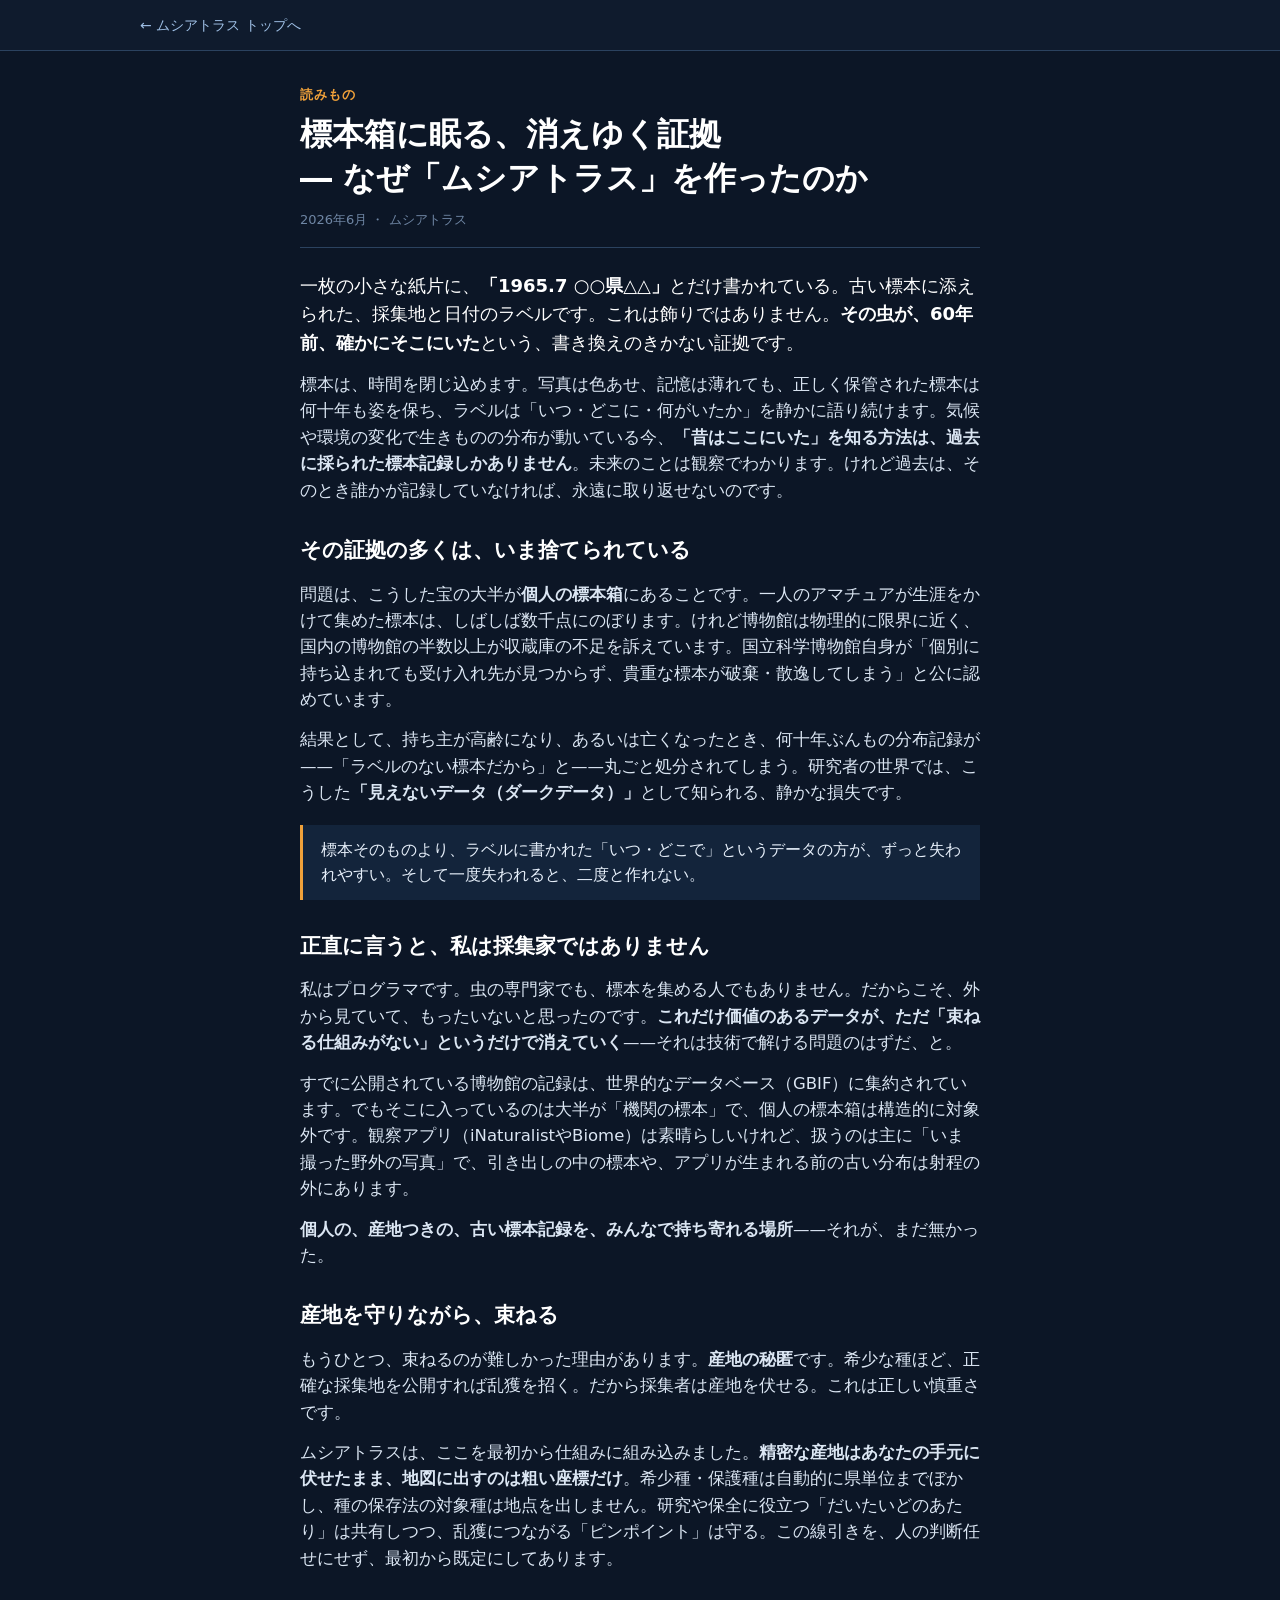
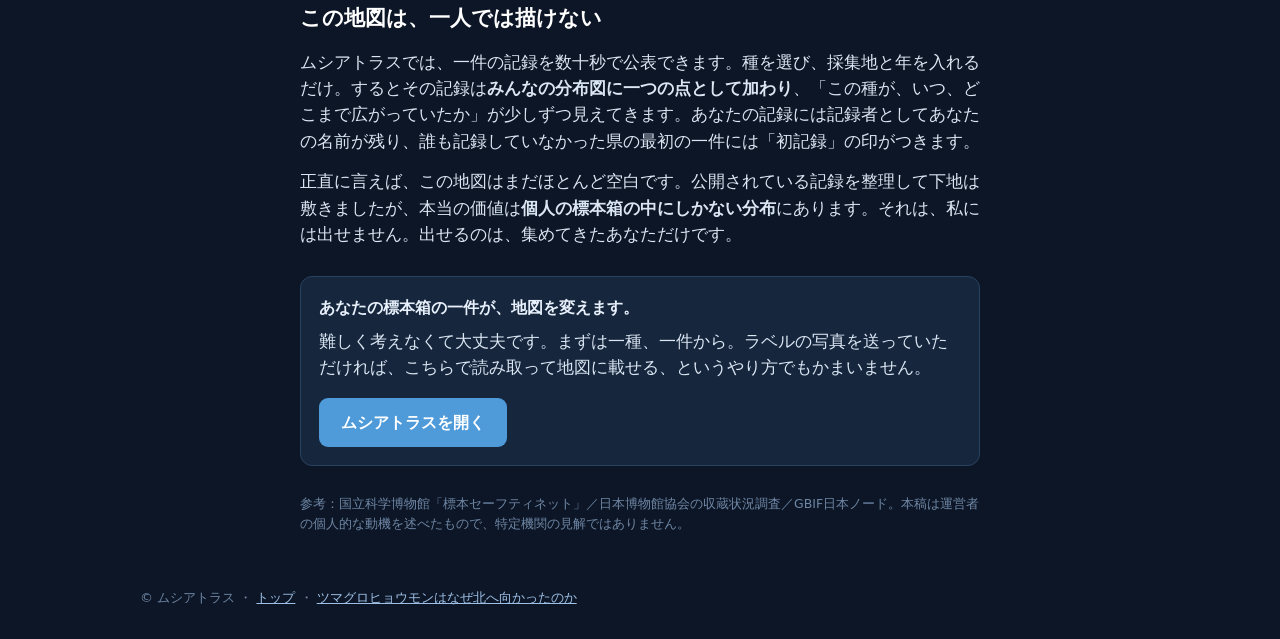
==== yomimono-dark-data.html @ a75fe71e "GBIF出現データのベースライン化＋読みもの2本＋種検索・記録者ランキング調整" ====
<!doctype html>
<html lang="ja">
<head>
<meta charset="utf-8">
<meta name="viewport" content="width=device-width, initial-scale=1">
<title>標本箱に眠る、消えゆく証拠 ― なぜムシアトラスを作ったのか｜ムシアトラス</title>
<meta name="description" content="個人の標本箱には、その虫が『昔そこにいた』動かぬ証拠が眠っている。でも博物館は満杯で、持ち主が亡くなると多くは捨てられる。消えていく分布データを、産地を守りながら集合知にしたい——プログラマがムシアトラスを作った理由。">
<meta name="robots" content="index,follow">
<link rel="canonical" href="https://sato12307.github.io/mushi-atlas/yomimono-dark-data.html">
<meta property="og:type" content="article">
<meta property="og:locale" content="ja_JP">
<meta property="og:site_name" content="ムシアトラス">
<meta property="og:title" content="標本箱に眠る、消えゆく証拠 ― なぜムシアトラスを作ったのか">
<meta property="og:description" content="個人の標本箱に眠る『昔そこにいた』証拠を、産地を守りながら集合知にしたい。プログラマがこのサイトを作った理由。">
<meta property="og:url" content="https://sato12307.github.io/mushi-atlas/yomimono-dark-data.html">
<meta property="og:image" content="https://sato12307.github.io/mushi-atlas/og.png">
<meta name="twitter:card" content="summary_large_image">
<meta name="twitter:image" content="https://sato12307.github.io/mushi-atlas/og.png">
<link rel="stylesheet" href="style.css">
</head>
<body>
<div class="topbar"><div class="wrap"><a href="./">← ムシアトラス トップへ</a></div></div>

<article class="article">
  <div class="kicker">読みもの</div>
  <h1>標本箱に眠る、消えゆく証拠<br>― なぜ「ムシアトラス」を作ったのか</h1>
  <div class="meta">2026年6月 ・ ムシアトラス</div>

  <p class="lead">一枚の小さな紙片に、<b>「1965.7 ○○県△△」</b>とだけ書かれている。古い標本に添えられた、採集地と日付のラベルです。これは飾りではありません。<b>その虫が、60年前、確かにそこにいた</b>という、書き換えのきかない証拠です。</p>

  <p>標本は、時間を閉じ込めます。写真は色あせ、記憶は薄れても、正しく保管された標本は何十年も姿を保ち、ラベルは「いつ・どこに・何がいたか」を静かに語り続けます。気候や環境の変化で生きものの分布が動いている今、<b>「昔はここにいた」を知る方法は、過去に採られた標本記録しかありません</b>。未来のことは観察でわかります。けれど過去は、そのとき誰かが記録していなければ、永遠に取り返せないのです。</p>

  <h2>その証拠の多くは、いま捨てられている</h2>

  <p>問題は、こうした宝の大半が<b>個人の標本箱</b>にあることです。一人のアマチュアが生涯をかけて集めた標本は、しばしば数千点にのぼります。けれど博物館は物理的に限界に近く、国内の博物館の半数以上が収蔵庫の不足を訴えています。国立科学博物館自身が「個別に持ち込まれても受け入れ先が見つからず、貴重な標本が破棄・散逸してしまう」と公に認めています。</p>

  <p>結果として、持ち主が高齢になり、あるいは亡くなったとき、何十年ぶんもの分布記録が——「ラベルのない標本だから」と——丸ごと処分されてしまう。研究者の世界では、こうした<b>「見えないデータ（ダークデータ）」</b>として知られる、静かな損失です。</p>

  <blockquote>標本そのものより、ラベルに書かれた「いつ・どこで」というデータの方が、ずっと失われやすい。そして一度失われると、二度と作れない。</blockquote>

  <h2>正直に言うと、私は採集家ではありません</h2>

  <p>私はプログラマです。虫の専門家でも、標本を集める人でもありません。だからこそ、外から見ていて、もったいないと思ったのです。<b>これだけ価値のあるデータが、ただ「束ねる仕組みがない」というだけで消えていく</b>——それは技術で解ける問題のはずだ、と。</p>

  <p>すでに公開されている博物館の記録は、世界的なデータベース（GBIF）に集約されています。でもそこに入っているのは大半が「機関の標本」で、個人の標本箱は構造的に対象外です。観察アプリ（iNaturalistやBiome）は素晴らしいけれど、扱うのは主に「いま撮った野外の写真」で、引き出しの中の標本や、アプリが生まれる前の古い分布は射程の外にあります。</p>

  <p><b>個人の、産地つきの、古い標本記録を、みんなで持ち寄れる場所</b>——それが、まだ無かった。</p>

  <h2>産地を守りながら、束ねる</h2>

  <p>もうひとつ、束ねるのが難しかった理由があります。<b>産地の秘匿</b>です。希少な種ほど、正確な採集地を公開すれば乱獲を招く。だから採集者は産地を伏せる。これは正しい慎重さです。</p>

  <p>ムシアトラスは、ここを最初から仕組みに組み込みました。<b>精密な産地はあなたの手元に伏せたまま、地図に出すのは粗い座標だけ</b>。希少種・保護種は自動的に県単位までぼかし、種の保存法の対象種は地点を出しません。研究や保全に役立つ「だいたいどのあたり」は共有しつつ、乱獲につながる「ピンポイント」は守る。この線引きを、人の判断任せにせず、最初から既定にしてあります。</p>

  <h2>この地図は、一人では描けない</h2>

  <p>ムシアトラスでは、一件の記録を数十秒で公表できます。種を選び、採集地と年を入れるだけ。するとその記録は<b>みんなの分布図に一つの点として加わり</b>、「この種が、いつ、どこまで広がっていたか」が少しずつ見えてきます。あなたの記録には記録者としてあなたの名前が残り、誰も記録していなかった県の最初の一件には「初記録」の印がつきます。</p>

  <p>正直に言えば、この地図はまだほとんど空白です。公開されている記録を整理して下地は敷きましたが、本当の価値は<b>個人の標本箱の中にしかない分布</b>にあります。それは、私には出せません。出せるのは、集めてきたあなただけです。</p>

  <div class="cta">
    <b>あなたの標本箱の一件が、地図を変えます。</b>
    <p class="muted" style="margin:8px 0">難しく考えなくて大丈夫です。まずは一種、一件から。ラベルの写真を送っていただければ、こちらで読み取って地図に載せる、というやり方でもかまいません。</p>
    <a class="btn" href="./">ムシアトラスを開く</a>
  </div>

  <p class="src">参考：国立科学博物館「標本セーフティネット」／日本博物館協会の収蔵状況調査／GBIF日本ノード。本稿は運営者の個人的な動機を述べたもので、特定機関の見解ではありません。</p>
</article>

<footer><div class="wrap">© ムシアトラス ・ <a href="./">トップ</a> ・ <a href="yomimono-tsumaguro.html">ツマグロヒョウモンはなぜ北へ向かったのか</a></div></footer>
</body>
</html>
---- style.css ----
:root{--bg:#0c1626;--bg2:#0f1b2d;--panel:#16263d;--line:#2b425f;--ink:#e7f0fb;--mut:#9fc0e6;--accent:#4f9bd9;--red:#e23c3c;--shift:#f0a13a;--green:#7cc36b}
*{box-sizing:border-box}
html{scroll-behavior:smooth}
body{margin:0;font-family:"Segoe UI","Yu Gothic UI","Meiryo",system-ui,sans-serif;background:var(--bg);color:var(--ink);line-height:1.6}
a{color:var(--mut)}
.wrap{max-width:1040px;margin:0 auto;padding:0 20px}

/* hero */
.hero{background:radial-gradient(1200px 400px at 70% -10%,#1d3a5f 0%,var(--bg2) 60%);border-bottom:1px solid var(--line);padding:60px 0 48px}
.hero h1{font-size:44px;margin:0 0 6px;color:#fff;letter-spacing:.02em}
.hero .tag{color:var(--shift);font-weight:700;letter-spacing:.08em}
.hero p.lead{font-size:19px;color:var(--ink);max-width:680px}
.hero .sub{color:var(--mut);max-width:680px}
.cta-row{margin-top:22px;display:flex;gap:12px;flex-wrap:wrap}
.btn{display:inline-block;background:var(--accent);color:#fff;padding:12px 22px;border-radius:9px;border:0;font-size:16px;cursor:pointer;text-decoration:none;font-weight:600}
.btn:hover{background:#5fb0f0}
.btn.ghost{background:transparent;border:1px solid var(--line);color:var(--ink)}

section{padding:44px 0;border-bottom:1px solid var(--line)}
h2{font-size:27px;color:#fff;margin:0 0 6px}
h2 .small{font-size:15px;color:var(--mut);font-weight:400}
.muted{color:var(--mut)}
.gaku{font-style:italic;color:var(--mut)}

/* problem cards */
.cols3{display:grid;grid-template-columns:repeat(3,1fr);gap:14px;margin-top:18px}
@media(max-width:760px){.cols3{grid-template-columns:1fr}}
.pcard{background:var(--panel);border:1px solid var(--line);border-radius:12px;padding:16px}
.pcard b{color:#fff}
.pcard .em{color:var(--shift)}

/* demo */
.tabs{margin:6px 0 16px}
.tabs button{background:transparent;border:1px solid var(--line);color:var(--mut);padding:7px 18px;border-radius:20px;margin-right:8px;cursor:pointer;font-size:15px}
.tabs button.on{background:var(--accent);color:#fff;border-color:var(--accent)}
.demo{display:grid;grid-template-columns:300px 1fr;gap:18px}
@media(max-width:860px){.demo{grid-template-columns:1fr}}
.splist{max-height:520px;overflow:auto;border:1px solid var(--line);border-radius:12px;padding:8px;background:var(--bg2)}
.sp{padding:9px 11px;border-radius:9px;cursor:pointer;border:1px solid transparent}
.sp:hover{background:#13243b}
.sp.on{background:#1d3a5a;border-color:var(--accent)}
.sp .n{color:#fff;font-weight:600}
.sp .g{font-size:12px;color:var(--mut);font-style:italic}
.tag{font-size:10px;padding:1px 7px;border-radius:9px;margin-left:6px}
.tag.shift{background:var(--shift);color:#1a1300}
.tag.red{background:#b13;color:#fff}
.tag.prot{background:#7a1020;color:#fff}
.mapwrap{background:#fff;border:1px solid var(--line);border-radius:12px;padding:8px;text-align:center}
canvas#map{width:100%;max-width:520px;height:auto}
.panel{background:var(--panel);border:1px solid var(--line);border-radius:12px;padding:14px;margin-top:14px}
.frontier{color:var(--shift);font-weight:600}
.gap{color:var(--mut);font-size:14px}
.reclist{max-height:200px;overflow:auto;font-size:13px;margin-top:8px}
.reclist div{padding:3px 0;border-bottom:1px solid var(--line)}
.badge{display:inline-block;background:#1d3a5a;border:1px solid var(--line);color:var(--mut);font-size:11px;padding:1px 7px;border-radius:8px;margin:1px}
.badge.first{background:var(--red);color:#fff;border-color:var(--red)}
.badge.shift{background:var(--shift);color:#1a1300;border-color:var(--shift)}

/* form */
.form label{display:block;margin:10px 0;font-size:14px;color:var(--mut)}
.form input,.form select{display:block;width:100%;margin-top:4px;padding:8px;background:#0c1626;border:1px solid var(--line);border-radius:7px;color:var(--ink)}
.form .row{display:flex;gap:10px}
.form small{color:#7e98b8}
#cardout{margin-top:14px;text-align:center}
#cardout canvas{width:100%;max-width:640px;border:1px solid var(--line);border-radius:10px}

/* leaderboard */
table{width:100%;border-collapse:collapse;font-size:14px}
th,td{border-bottom:1px solid var(--line);padding:7px 8px;text-align:left}
.hi{color:var(--red);font-weight:700}
footer{padding:30px 0;color:#6f86a4;font-size:13px}
.note{background:#13243b;border:1px solid var(--line);border-radius:10px;padding:12px;color:var(--mut);font-size:13px}

/* ---- 読みもの（記事ページ）---- */
.topbar{background:var(--bg2);border-bottom:1px solid var(--line);padding:12px 0}
.topbar a{color:var(--mut);text-decoration:none;font-size:14px}
.topbar a:hover{color:#fff}
.article{max-width:720px;margin:0 auto;padding:34px 20px 10px}
.article .kicker{color:var(--shift);font-weight:700;letter-spacing:.08em;font-size:13px}
.article h1{font-size:32px;line-height:1.35;color:#fff;margin:8px 0 10px}
.article .meta{color:#6f86a4;font-size:13px;margin-bottom:24px;border-bottom:1px solid var(--line);padding-bottom:16px}
.article h2{font-size:21px;color:#fff;margin:30px 0 8px;border:0}
.article p{font-size:16.5px;color:#dbe6f3;margin:14px 0}
.article blockquote{margin:18px 0;padding:12px 18px;border-left:3px solid var(--shift);background:#13243b;color:#e7f0fb}
.article .lead{font-size:18px;color:#fff}
.article .cta{background:var(--panel);border:1px solid var(--line);border-radius:12px;padding:18px;margin:28px 0}
.article .cta a.btn{margin-top:8px}
.article .src{color:#6f86a4;font-size:12.5px;margin-top:8px}
.yomi{display:grid;grid-template-columns:1fr 1fr;gap:14px;margin-top:16px}
@media(max-width:680px){.yomi{grid-template-columns:1fr}}
.ycard{display:block;background:var(--panel);border:1px solid var(--line);border-radius:12px;padding:16px;text-decoration:none;color:var(--ink)}
.ycard:hover{border-color:var(--accent)}
.ycard .k{color:var(--shift);font-size:12px;font-weight:700}
.ycard h3{margin:6px 0;color:#fff;font-size:17px}
.ycard p{color:var(--mut);font-size:13.5px;margin:0}

.spsearch{width:100%;padding:9px 11px;margin-bottom:8px;background:#0c1626;border:1px solid var(--line);border-radius:9px;color:var(--ink);font-size:14px}
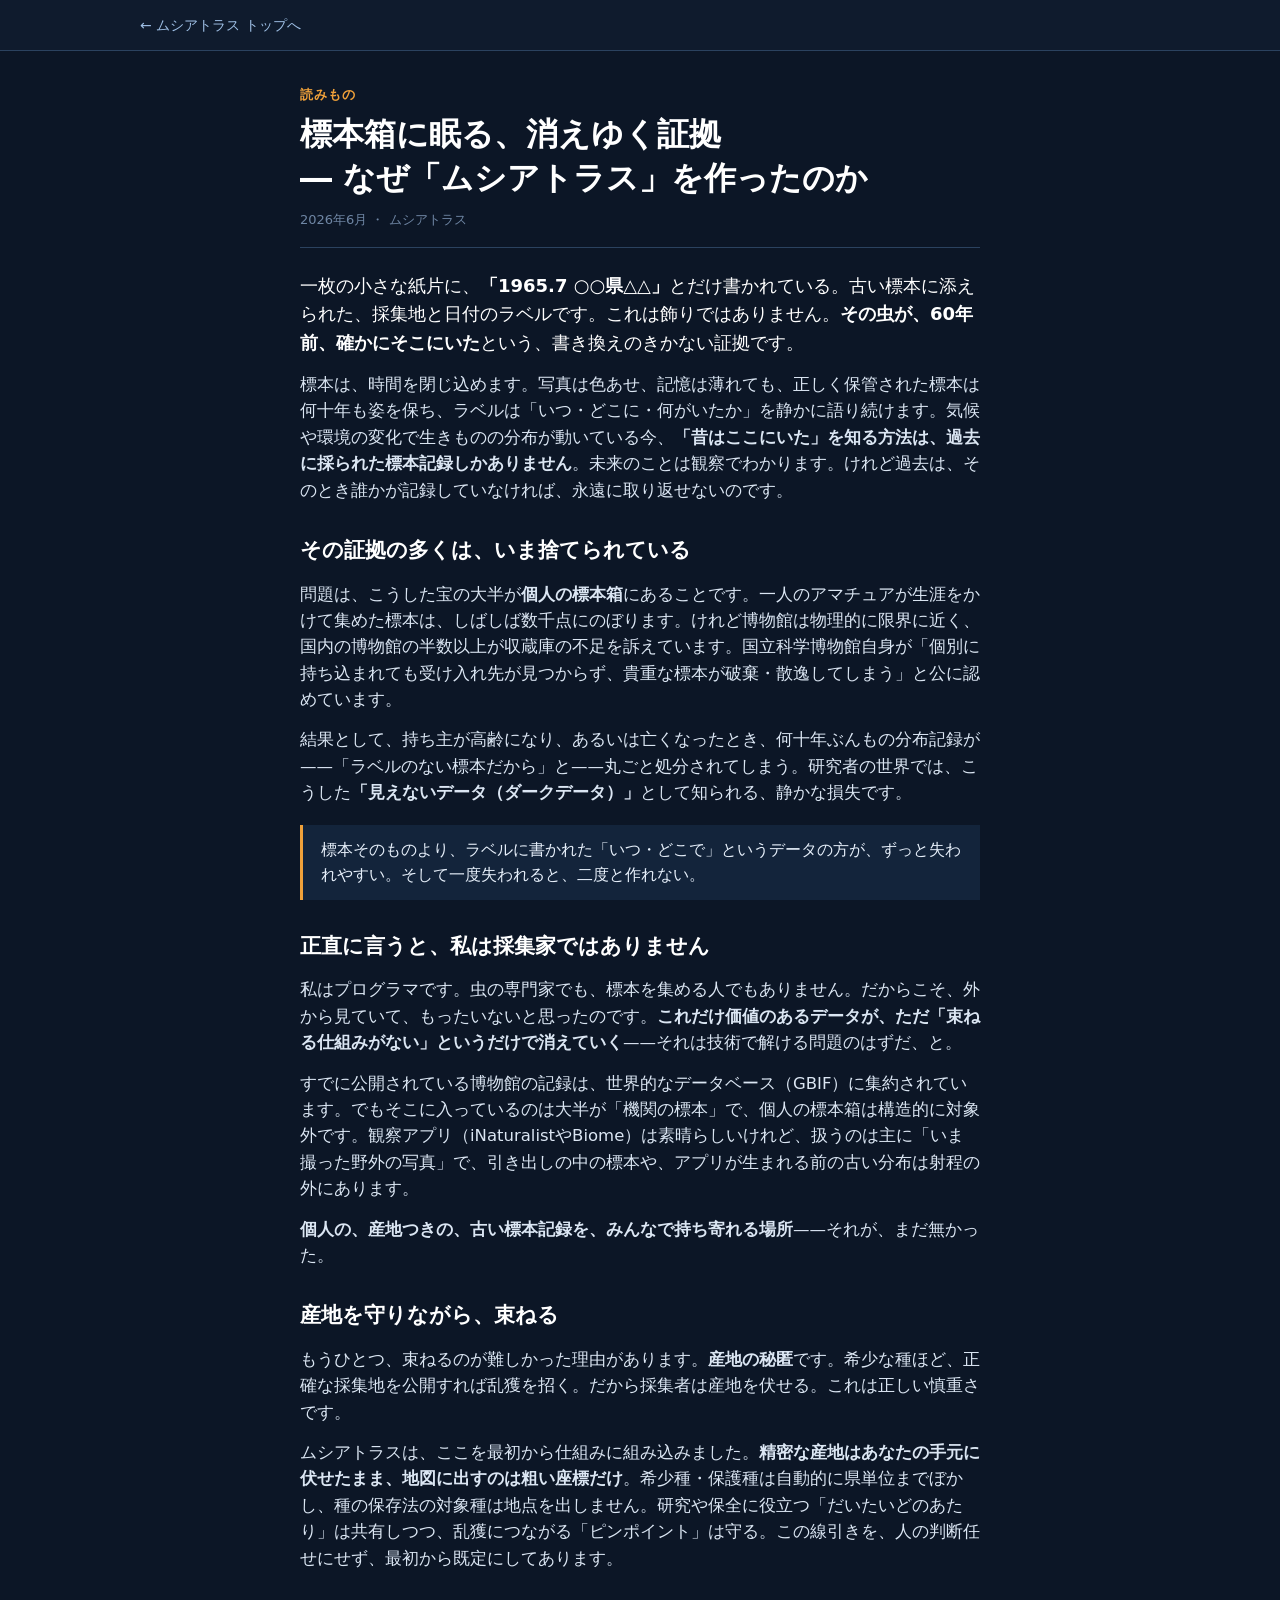
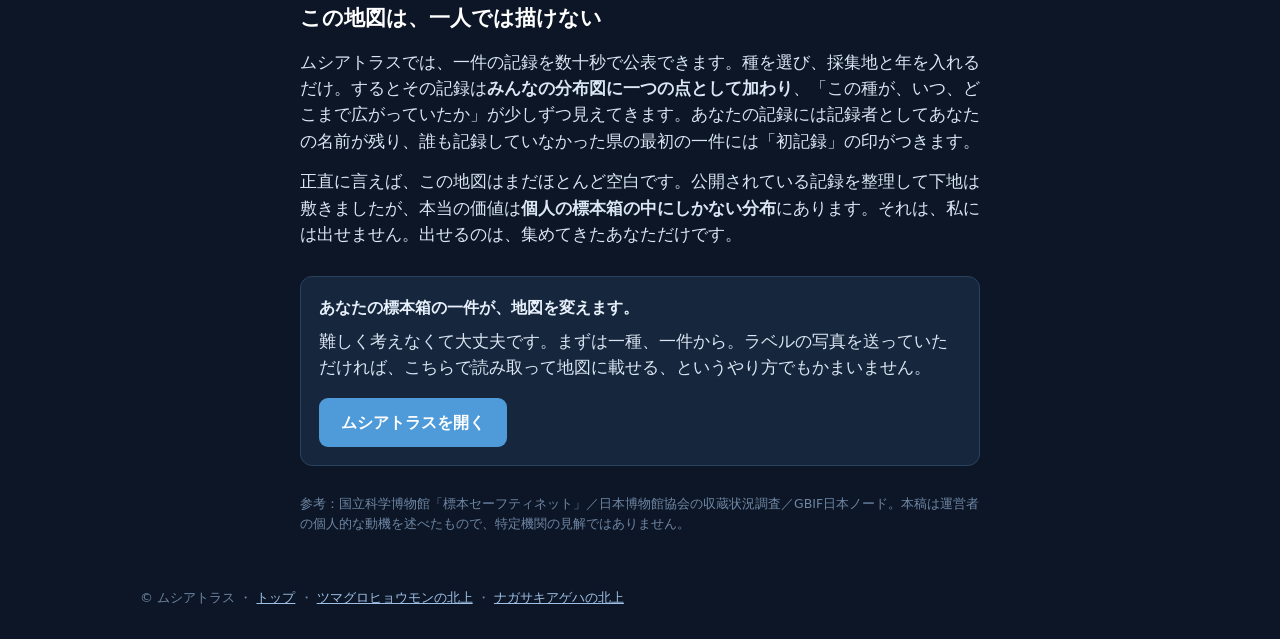
==== commit 4fa41d16: "公開コピーを来訪者向けに刷新（戦略用語を除去）＋ナガサキアゲハ記事追加＋ツマグロ記事を実データで補強" ====
--- a/yomimono-dark-data.html
+++ b/yomimono-dark-data.html
@@ -67,6 +67,6 @@
   <p class="src">参考：国立科学博物館「標本セーフティネット」／日本博物館協会の収蔵状況調査／GBIF日本ノード。本稿は運営者の個人的な動機を述べたもので、特定機関の見解ではありません。</p>
 </article>
 
-<footer><div class="wrap">© ムシアトラス ・ <a href="./">トップ</a> ・ <a href="yomimono-tsumaguro.html">ツマグロヒョウモンはなぜ北へ向かったのか</a></div></footer>
+<footer><div class="wrap">© ムシアトラス ・ <a href="./">トップ</a> ・ <a href="yomimono-tsumaguro.html">ツマグロヒョウモンの北上</a> ・ <a href="yomimono-nagasaki.html">ナガサキアゲハの北上</a></div></footer>
 </body>
 </html>
